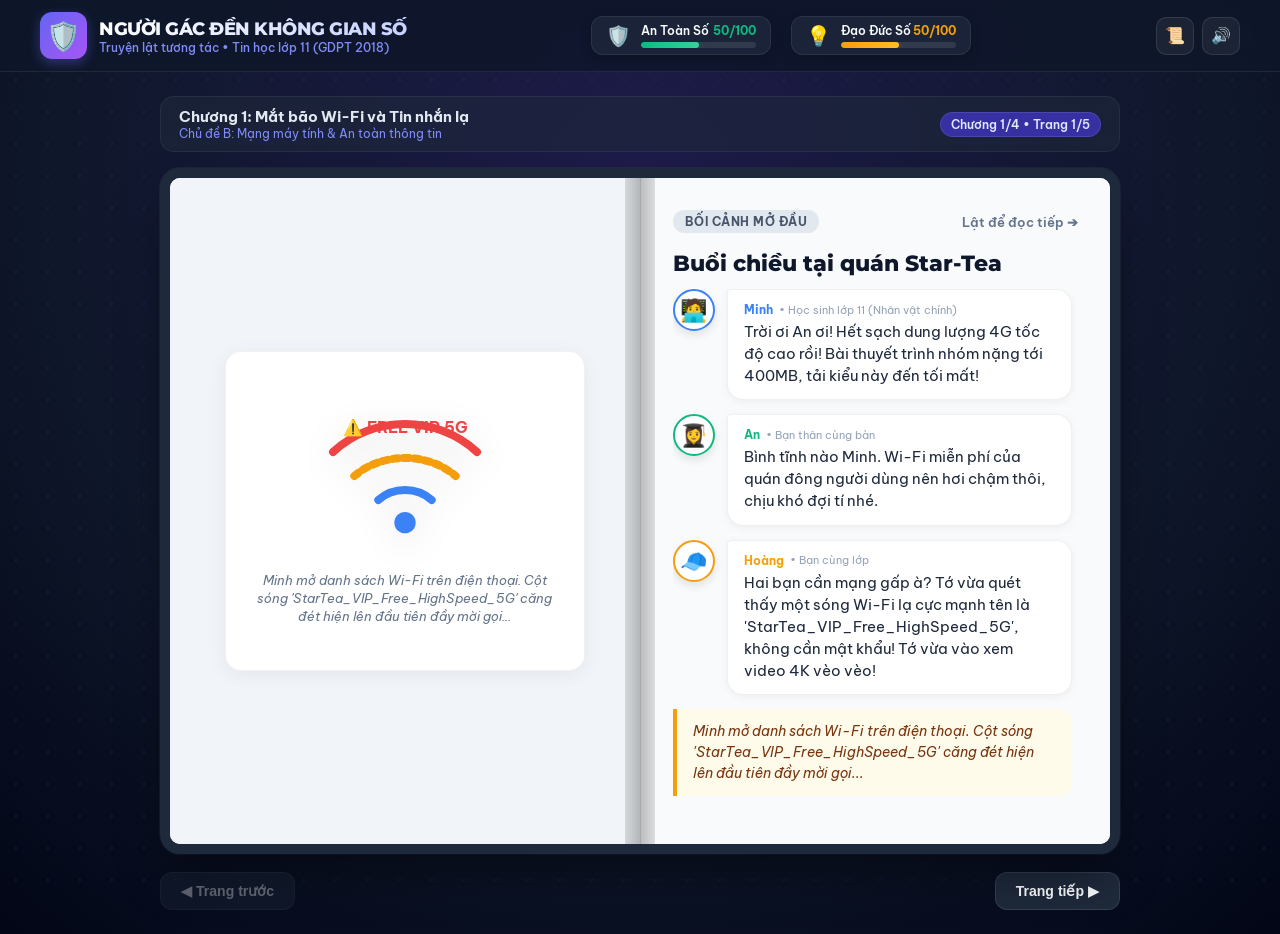
==== 05_Web_Truyen_Tuong_Tac/index.html @ 645efd99 "feat: hoàn thiện phân hoạch tài liệu, kịch bản truyện tương tác, web app lật sách và hệ thống prompt" ====
<!DOCTYPE html>
<html lang="vi">
<head>
    <meta charset="UTF-8">
    <meta name="viewport" content="width=device-width, initial-scale=1.0">
    <title>Người Gác Đền Không Gian Số - Truyện Tương Tác Lớp 11</title>
    <meta name="description" content="Trang web truyện lật tương tác phân nhánh giáo dục An toàn thông tin và Đạo đức số cho học sinh lớp 11 - Chương trình GDPT 2018.">
    <link rel="stylesheet" href="css/style.css">
    <!-- Favicon SVG -->
    <link rel="icon" href="data:image/svg+xml,<svg xmlns='http://www.w3.org/2000/svg' viewBox='0 0 100 100'><text y='.9em' font-size='90'>🛡️</text></svg>">
</head>
<body>

    <!-- ========================================================
         HEADER & THANH CHỈ SỐ KÉP THỜI GIAN THỰC
         ======================================================== -->
    <header class="app-header">
        <div class="header-container">
            <div class="brand">
                <span class="brand-icon">🛡️</span>
                <div class="brand-text">
                    <h1>NGƯỜI GÁC ĐỀN KHÔNG GIAN SỐ</h1>
                    <p>Truyện lật tương tác • Tin học lớp 11 (GDPT 2018)</p>
                </div>
            </div>

            <!-- Bảng theo dõi 2 chỉ số an toàn & đạo đức -->
            <div class="metrics-dashboard">
                <!-- Chỉ số An toàn thông tin (CSS) -->
                <div class="metric-card" title="Chỉ số phản ánh kỹ năng bảo mật, mật khẩu, 2FA và phòng vệ mạng">
                    <span class="metric-icon">🛡️</span>
                    <div class="metric-info">
                        <div class="metric-label-row">
                            <span>An Toàn Số</span>
                            <span class="metric-value safe-color" id="cssValue">50/100</span>
                        </div>
                        <div class="progress-track">
                            <div class="progress-fill safe-fill" id="cssProgress" style="width: 50%;"></div>
                        </div>
                    </div>
                </div>

                <!-- Chỉ số Đạo đức số & Khám phá (DES) -->
                <div class="metric-card" title="Chỉ số phản ánh tính liêm chính, tôn trọng bản quyền và ứng xử nhân văn">
                    <span class="metric-icon">💡</span>
                    <div class="metric-info">
                        <div class="metric-label-row">
                            <span>Đạo Đức Số</span>
                            <span class="metric-value explore-color" id="desValue">50/100</span>
                        </div>
                        <div class="progress-track">
                            <div class="progress-fill explore-fill" id="desProgress" style="width: 50%;"></div>
                        </div>
                    </div>
                </div>
            </div>

            <!-- Các nút tiện ích Header -->
            <div class="header-actions">
                <button class="btn-icon" id="btnLog" title="Xem nhật ký các quyết định của bạn">📜</button>
                <button class="btn-icon" id="btnSound" title="Bật/Tắt âm thanh hiệu ứng">🔊</button>
            </div>
        </div>
    </header>

    <!-- ========================================================
         KHUNG CHÍNH CUỐN SÁCH LẬT TƯƠNG TÁC
         ======================================================== -->
    <main class="book-viewport">
        <!-- Thanh điều hướng thông tin Chương & Trang -->
        <div class="chapter-nav-bar">
            <div class="current-chapter-info">
                <h2 id="chapterTitle">Chương 1: Mắt bão Wi-Fi và Tin nhắn lạ</h2>
                <p id="chapterTopic">Chủ đề B: Mạng máy tính & An toàn thông tin</p>
            </div>
            <div class="page-counter-badge" id="pageCounterBadge">
                Chương 1/4 • Trang 1/5
            </div>
        </div>

        <!-- Sân khấu lật sách 3D -->
        <div class="book-stage">
            <div class="book-wrapper" id="bookWrapper">
                <!-- Bóng gáy sách ở giữa -->
                <div class="book-spine-shadow"></div>

                <div class="page-spread">
                    <!-- TRANG TRÁI: HÌNH ẢNH MINH HỌA NGHỆ THUẬT -->
                    <div class="page-side page-left">
                        <div class="illustration-container">
                            <div class="illustration-svg-wrap" id="illustrationSlot">
                                <!-- SVG được render động từ book.js -->
                            </div>
                            <div class="illustration-caption" id="illustrationCaption">
                                Minh họa tình huống học đường
                            </div>
                        </div>
                    </div>

                    <!-- TRANG PHẢI: DIỄN BIẾN TRUYỆN, ĐIỂM RẼ & PHẢN TƯ -->
                    <div class="page-side page-right">
                        <div class="page-header-row">
                            <span class="page-badge" id="pageBadgeText">Bối cảnh mở đầu</span>
                            <span class="page-number-label">Lật để đọc tiếp ➔</span>
                        </div>

                        <h3 class="page-title" id="pageTitle">Buổi chiều tại quán Star-Tea</h3>

                        <!-- Khu vực cuộn hiển thị thoại nhân vật -->
                        <div class="story-scroll-area">
                            <div class="dialogue-stream" id="dialogueStream">
                                <!-- Lời thoại nhân vật render động -->
                            </div>

                            <!-- Lời dẫn tự sự -->
                            <div class="narration-box" id="narrationBox" style="display: none;">
                                <span id="narrationText"></span>
                            </div>

                            <!-- Khu vực Điểm rẽ tương tác (Hiển thị ở Trang 3) -->
                            <div id="decisionArea" style="display: none;">
                                <!-- Thẻ lựa chọn An toàn vs Khám phá -->
                            </div>

                            <!-- Khu vực Phản tư sư phạm (Hiển thị ở Trang 5 của Chương 1-3) -->
                            <div id="reflectionArea" style="display: none;">
                                <!-- Lời khuyên của CyberFox & Câu hỏi debriefing -->
                            </div>

                            <!-- Khu vực Màn hình Kết thúc (Hiển thị ở Trang 5 của Chương 4) -->
                            <div id="endingArea" style="display: none;">
                                <!-- Mở khóa 1 trong 4 Kết thúc đa chiều -->
                            </div>
                        </div>
                    </div>
                </div>
            </div>
        </div>

        <!-- Thanh điều khiển trang bên dưới cuốn sách -->
        <div class="bottom-controls-bar">
            <button class="btn-nav" id="btnPrev" title="Quay lại trang trước (Phím mũi tên Trái)">
                ◀ Trang trước
            </button>

            <!-- Nút Tua lại: Thử lựa chọn khác khi đang ở Trang hệ quả -->
            <button class="btn-nav btn-replay" id="btnReplay" style="display: none;" title="Thử nghiệm lựa chọn nhánh khác">
                🔄 Thử lựa chọn khác (Replay)
            </button>

            <button class="btn-nav" id="btnNext" title="Lật sang trang tiếp (Phím mũi tên Phải)">
                Trang tiếp ▶
            </button>
        </div>
    </main>

    <!-- ========================================================
         MODAL NHẬT KÝ QUYẾT ĐỊNH (DECISION LOG)
         ======================================================== -->
    <div class="modal-overlay" id="modalLog">
        <div class="modal-box">
            <div class="modal-header">
                <h3>📜 Nhật Ký Quyết Định Của Bạn</h3>
                <button class="btn-icon" id="btnCloseModal">✕</button>
            </div>
            <div class="modal-body" id="modalLogContent">
                <!-- Danh sách các mốc lựa chọn đã chọn -->
            </div>
        </div>
    </div>

    <!-- Nạp dữ liệu kịch bản và Engine tương tác -->
    <script src="js/story_data.js"></script>
    <script src="js/book.js"></script>
</body>
</html>
---- 05_Web_Truyen_Tuong_Tac/css/style.css ----
/* ========================================================
   GIAO DIỆN WEB TRUYỆN LẬT TƯƠNG TÁC
   NGƯỜI GÁC ĐỀN KHÔNG GIAN SỐ
   Học sinh lớp 11 - Chủ đề B & D môn Tin học GDPT 2018
   ======================================================== */

@import url('https://fonts.googleapis.com/css2?family=Be+Vietnam+Pro:ital,wght@0,300;0,400;0,500;0,600;0,700;0,800;1,400&family=Montserrat:wght@700;800;900&display=swap');

:root {
    --primary: #4f46e5;
    --primary-light: #818cf8;
    --primary-dark: #3730a3;
    --safe: #10b981;
    --safe-glow: rgba(16, 185, 129, 0.35);
    --risk: #f59e0b;
    --risk-danger: #ef4444;
    --risk-glow: rgba(245, 158, 11, 0.35);
    --bg-dark: #0f172a;
    --bg-card: #1e293b;
    --bg-page: #f8fafc;
    --bg-page-alt: #f1f5f9;
    --text-dark: #0f172a;
    --text-muted: #64748b;
    --text-light: #f8fafc;
    --book-shadow: 0 25px 50px -12px rgba(0, 0, 0, 0.5), 0 0 0 1px rgba(255, 255, 255, 0.05);
    --page-shadow: 0 10px 25px rgba(0, 0, 0, 0.08);
    --border-radius: 16px;
    --transition: all 0.35s cubic-bezier(0.4, 0, 0.2, 1);
}

* {
    box-sizing: border-box;
    margin: 0;
    padding: 0;
}

body {
    font-family: 'Be Vietnam Pro', -apple-system, BlinkMacSystemFont, sans-serif;
    background: radial-gradient(circle at 50% 20%, #1e1b4b 0%, #0f172a 60%, #020617 100%);
    color: var(--text-light);
    min-height: 100vh;
    display: flex;
    flex-direction: column;
    overflow-x: hidden;
    position: relative;
}

/* Hiệu ứng hạt bụi số mờ ảo phía nền */
body::before {
    content: '';
    position: fixed;
    top: 0;
    left: 0;
    width: 100%;
    height: 100%;
    background-image: radial-gradient(rgba(99, 102, 241, 0.15) 1px, transparent 1px);
    background-size: 32px 32px;
    pointer-events: none;
    z-index: 0;
}

/* ========================================================
   HEADER & THANH CHỈ SỐ KÉP
   ======================================================== */
header.app-header {
    position: sticky;
    top: 0;
    background: rgba(15, 23, 42, 0.85);
    backdrop-filter: blur(12px);
    border-bottom: 1px solid rgba(255, 255, 255, 0.08);
    z-index: 100;
    padding: 12px 24px;
}

.header-container {
    max-width: 1200px;
    margin: 0 auto;
    display: flex;
    align-items: center;
    justify-content: space-between;
    gap: 16px;
    flex-wrap: wrap;
}

.brand {
    display: flex;
    align-items: center;
    gap: 12px;
}

.brand-icon {
    font-size: 28px;
    background: linear-gradient(135deg, #6366f1, #a855f7);
    padding: 6px;
    border-radius: 12px;
    display: inline-flex;
    box-shadow: 0 4px 12px rgba(99, 102, 241, 0.4);
}

.brand-text h1 {
    font-family: 'Montserrat', sans-serif;
    font-size: 1.15rem;
    font-weight: 800;
    letter-spacing: -0.5px;
    background: linear-gradient(90deg, #ffffff, #c7d2fe);
    -webkit-background-clip: text;
    -webkit-text-fill-color: transparent;
}

.brand-text p {
    font-size: 0.75rem;
    color: var(--primary-light);
    font-weight: 500;
}

/* Khu vực hiển thị 2 thanh điểm số thời gian thực */
.metrics-dashboard {
    display: flex;
    align-items: center;
    gap: 20px;
}

.metric-card {
    background: rgba(30, 41, 59, 0.8);
    border: 1px solid rgba(255, 255, 255, 0.08);
    border-radius: 12px;
    padding: 6px 14px;
    display: flex;
    align-items: center;
    gap: 10px;
    min-width: 180px;
    box-shadow: 0 4px 12px rgba(0, 0, 0, 0.2);
}

.metric-icon {
    font-size: 20px;
}

.metric-info {
    flex: 1;
}

.metric-label-row {
    display: flex;
    justify-content: space-between;
    font-size: 0.75rem;
    font-weight: 600;
    margin-bottom: 4px;
}

.metric-value {
    font-weight: 700;
}

.safe-color { color: var(--safe); }
.explore-color { color: var(--risk); }

.progress-track {
    height: 6px;
    background: rgba(255, 255, 255, 0.1);
    border-radius: 999px;
    overflow: hidden;
    position: relative;
}

.progress-fill {
    height: 100%;
    border-radius: 999px;
    transition: width 0.6s cubic-bezier(0.34, 1.56, 0.64, 1);
}

.safe-fill {
    background: linear-gradient(90deg, #10b981, #34d399);
    box-shadow: 0 0 10px var(--safe-glow);
}

.explore-fill {
    background: linear-gradient(90deg, #f59e0b, #fbbf24);
    box-shadow: 0 0 10px var(--risk-glow);
}

.header-actions {
    display: flex;
    align-items: center;
    gap: 8px;
}

.btn-icon {
    background: rgba(255, 255, 255, 0.06);
    border: 1px solid rgba(255, 255, 255, 0.1);
    color: var(--text-light);
    width: 38px;
    height: 38px;
    border-radius: 10px;
    cursor: pointer;
    display: inline-flex;
    align-items: center;
    justify-content: center;
    font-size: 16px;
    transition: var(--transition);
}

.btn-icon:hover {
    background: rgba(255, 255, 255, 0.15);
    transform: translateY(-1px);
}

/* ========================================================
   MAIN CONTENT & KHUNG SÁCH LẬT 3D
   ======================================================== */
main.book-viewport {
    flex: 1;
    display: flex;
    flex-direction: column;
    align-items: center;
    justify-content: center;
    padding: 24px 16px;
    position: relative;
    z-index: 1;
}

/* Thanh tiến trình đọc toàn tập */
.chapter-nav-bar {
    max-width: 960px;
    width: 100%;
    margin-bottom: 16px;
    display: flex;
    align-items: center;
    justify-content: space-between;
    background: rgba(30, 41, 59, 0.6);
    border: 1px solid rgba(255, 255, 255, 0.06);
    padding: 10px 18px;
    border-radius: 14px;
}

.current-chapter-info h2 {
    font-size: 0.95rem;
    font-weight: 700;
    color: #e2e8f0;
}

.current-chapter-info p {
    font-size: 0.75rem;
    color: var(--primary-light);
}

.page-counter-badge {
    background: var(--primary-dark);
    color: #e0e7ff;
    padding: 4px 10px;
    border-radius: 20px;
    font-size: 0.75rem;
    font-weight: 600;
    border: 1px solid rgba(255, 255, 255, 0.1);
}

/* ========================================================
   CUỐN SÁCH LẬT 3D (FLIPBOOK STAGE)
   ======================================================== */
.book-stage {
    perspective: 2000px;
    max-width: 960px;
    width: 100%;
    min-height: 580px;
    display: flex;
    position: relative;
}

.book-wrapper {
    width: 100%;
    background: var(--bg-page);
    border-radius: 20px;
    box-shadow: var(--book-shadow);
    display: flex;
    overflow: hidden;
    position: relative;
    border: 10px solid #1e293b;
    transition: transform 0.6s cubic-bezier(0.2, 0.8, 0.2, 1);
}

/* Hiệu ứng gáy sách giữa 2 trang */
.book-spine-shadow {
    position: absolute;
    top: 0;
    bottom: 0;
    left: 50%;
    width: 30px;
    transform: translateX(-50%);
    background: linear-gradient(90deg, 
        rgba(0,0,0,0.12) 0%, 
        rgba(0,0,0,0.25) 50%, 
        rgba(0,0,0,0.12) 100%);
    pointer-events: none;
    z-index: 10;
}

/* Chia đôi 2 trang: Trang trái (Hình ảnh minh họa) & Trang phải (Nội dung / Quyết định) */
.page-spread {
    display: flex;
    width: 100%;
    min-height: 560px;
}

.page-side {
    flex: 1;
    padding: 32px;
    display: flex;
    flex-direction: column;
    position: relative;
    color: var(--text-dark);
}

.page-left {
    background: var(--bg-page-alt);
    border-right: 1px solid rgba(0, 0, 0, 0.08);
    justify-content: center;
    align-items: center;
}

.page-right {
    background: var(--bg-page);
    justify-content: space-between;
}

/* Header của từng trang */
.page-header-row {
    display: flex;
    align-items: center;
    justify-content: space-between;
    margin-bottom: 16px;
    width: 100%;
}

.page-badge {
    display: inline-block;
    padding: 4px 12px;
    border-radius: 999px;
    font-size: 0.72rem;
    font-weight: 700;
    text-transform: uppercase;
    letter-spacing: 0.5px;
    background: #e2e8f0;
    color: #475569;
}

.badge-safe {
    background: #d1fae5;
    color: #065f46;
}

.badge-explore {
    background: #fef3c7;
    color: #92400e;
}

.badge-reflection {
    background: #ede9fe;
    color: #5b21b6;
}

.page-number-label {
    font-size: 0.8rem;
    font-weight: 600;
    color: var(--text-muted);
}

.page-title {
    font-family: 'Montserrat', sans-serif;
    font-size: 1.35rem;
    font-weight: 800;
    color: #0f172a;
    line-height: 1.3;
    margin-bottom: 12px;
}

/* Khung hình ảnh minh họa vector sinh động ở trang trái */
.illustration-container {
    width: 100%;
    max-width: 360px;
    height: 320px;
    background: #ffffff;
    border-radius: 16px;
    box-shadow: 0 4px 20px rgba(0, 0, 0, 0.06);
    display: flex;
    flex-direction: column;
    align-items: center;
    justify-content: center;
    padding: 24px;
    text-align: center;
    border: 1px solid rgba(0, 0, 0, 0.05);
    position: relative;
    overflow: hidden;
}

.illustration-svg-wrap {
    width: 160px;
    height: 160px;
    margin-bottom: 16px;
    display: flex;
    align-items: center;
    justify-content: center;
}

.illustration-svg-wrap svg {
    width: 100%;
    height: 100%;
    filter: drop-shadow(0 8px 16px rgba(0, 0, 0, 0.1));
}

.illustration-caption {
    font-size: 0.8rem;
    color: var(--text-muted);
    font-style: italic;
    line-height: 1.4;
}

/* ========================================================
   HỘP THOẠI NHÂN VẬT & NỘI DUNG TỰ SỰ
   ======================================================== */
.story-scroll-area {
    flex: 1;
    overflow-y: auto;
    padding-right: 6px;
    margin-bottom: 16px;
}

.dialogue-stream {
    display: flex;
    flex-direction: column;
    gap: 14px;
}

.dialogue-item {
    display: flex;
    gap: 12px;
    align-items: flex-start;
}

.speaker-avatar {
    width: 42px;
    height: 42px;
    border-radius: 50%;
    background: #ffffff;
    box-shadow: 0 4px 10px rgba(0, 0, 0, 0.1);
    display: flex;
    align-items: center;
    justify-content: center;
    font-size: 22px;
    flex-shrink: 0;
    border: 2px solid transparent;
}

.dialogue-bubble {
    background: #ffffff;
    padding: 12px 16px;
    border-radius: 16px;
    border-top-left-radius: 4px;
    box-shadow: 0 2px 8px rgba(0, 0, 0, 0.05);
    flex: 1;
    position: relative;
    border: 1px solid rgba(0, 0, 0, 0.06);
}

.speaker-name {
    font-size: 0.78rem;
    font-weight: 700;
    margin-bottom: 4px;
    display: flex;
    align-items: center;
    gap: 6px;
}

.dialogue-text {
    font-size: 0.92rem;
    line-height: 1.5;
    color: #1e293b;
}

.narration-box {
    background: #fffbeb;
    border-left: 4px solid #f59e0b;
    padding: 12px 16px;
    border-radius: 0 12px 12px 0;
    font-size: 0.88rem;
    font-style: italic;
    color: #78350f;
    margin-top: 14px;
    line-height: 1.5;
}

/* ========================================================
   KHU VỰC ĐIỂM RẼ TƯƠNG TÁC (DECISION CARDS)
   ======================================================== */
.decision-container {
    display: flex;
    flex-direction: column;
    gap: 16px;
    margin: 12px 0;
}

.decision-prompt-title {
    font-size: 1rem;
    font-weight: 700;
    color: #0f172a;
    line-height: 1.4;
}

.decision-cards-grid {
    display: grid;
    grid-template-columns: 1fr;
    gap: 14px;
}

.decision-card {
    background: #ffffff;
    border: 2px solid #e2e8f0;
    border-radius: 16px;
    padding: 16px;
    cursor: pointer;
    transition: var(--transition);
    position: relative;
    text-align: left;
    display: flex;
    flex-direction: column;
    gap: 8px;
}

.decision-card:hover {
    transform: translateY(-3px);
    box-shadow: 0 10px 25px rgba(0, 0, 0, 0.1);
}

.card-safe {
    border-color: #a7f3d0;
}
.card-safe:hover {
    border-color: var(--safe);
    box-shadow: 0 10px 25px var(--safe-glow);
}

.card-explore {
    border-color: #fde68a;
}
.card-explore:hover {
    border-color: var(--risk);
    box-shadow: 0 10px 25px var(--risk-glow);
}

.card-tag {
    font-size: 0.75rem;
    font-weight: 800;
    text-transform: uppercase;
    letter-spacing: 0.5px;
    display: flex;
    align-items: center;
    gap: 6px;
}

.card-title {
    font-size: 0.95rem;
    font-weight: 700;
    color: #0f172a;
}

.card-desc {
    font-size: 0.82rem;
    color: var(--text-muted);
    line-height: 1.4;
}

.card-footer {
    display: flex;
    justify-content: space-between;
    align-items: center;
    margin-top: 6px;
    padding-top: 8px;
    border-top: 1px dashed #e2e8f0;
}

.score-badge-preview {
    font-size: 0.75rem;
    font-weight: 700;
    padding: 2px 8px;
    border-radius: 6px;
    background: #f1f5f9;
}

.btn-choose {
    background: var(--primary);
    color: #ffffff;
    border: none;
    padding: 6px 14px;
    border-radius: 8px;
    font-size: 0.78rem;
    font-weight: 700;
    cursor: pointer;
    transition: var(--transition);
}

.card-safe .btn-choose {
    background: var(--safe);
}
.card-explore .btn-choose {
    background: var(--risk);
}

/* ========================================================
   GÓC PHẢN TƯ VÀ CỐ VẤN CYBERFOX (REFLECTION STAGE)
   ======================================================== */
.reflection-box {
    background: #f5f3ff;
    border: 2px solid #ddd6fe;
    border-radius: 16px;
    padding: 18px;
    margin: 12px 0;
}

.reflection-title {
    font-size: 0.95rem;
    font-weight: 800;
    color: #5b21b6;
    margin-bottom: 10px;
    display: flex;
    align-items: center;
    gap: 8px;
}

.key-points-list {
    list-style: none;
    display: flex;
    flex-direction: column;
    gap: 8px;
    margin-bottom: 14px;
}

.key-points-list li {
    font-size: 0.85rem;
    line-height: 1.45;
    color: #334155;
    display: flex;
    gap: 8px;
}

.key-points-list li::before {
    content: "✓";
    color: #7c3aed;
    font-weight: 800;
}

.reflection-question-box {
    background: #ffffff;
    border-left: 4px solid #7c3aed;
    padding: 12px 14px;
    border-radius: 0 10px 10px 0;
    font-size: 0.88rem;
    font-weight: 600;
    color: #4c1d95;
    line-height: 1.45;
}

/* ========================================================
   MÀN HÌNH TỔNG KẾT & KẾT THÚC (FINAL ENDINGS)
   ======================================================== */
.ending-card-full {
    background: #ffffff;
    border-radius: 20px;
    padding: 28px;
    text-align: center;
    display: flex;
    flex-direction: column;
    align-items: center;
    gap: 16px;
    box-shadow: 0 10px 30px rgba(0, 0, 0, 0.1);
}

.ending-icon-badge {
    font-size: 64px;
    animation: bounce 1.5s infinite;
}

@keyframes bounce {
    0%, 100% { transform: translateY(0); }
    50% { transform: translateY(-10px); }
}

.ending-badge-tag {
    font-size: 0.85rem;
    font-weight: 800;
    padding: 4px 14px;
    border-radius: 999px;
    color: #ffffff;
    letter-spacing: 0.5px;
}

.ending-title {
    font-family: 'Montserrat', sans-serif;
    font-size: 1.5rem;
    font-weight: 900;
    color: #0f172a;
}

.ending-summary {
    font-size: 0.92rem;
    line-height: 1.6;
    color: #334155;
    max-width: 500px;
}

.ending-advice-box {
    background: #f8fafc;
    border: 1px dashed #cbd5e1;
    border-radius: 12px;
    padding: 12px 18px;
    font-size: 0.85rem;
    color: var(--text-muted);
    font-style: italic;
}

.final-scores-row {
    display: flex;
    gap: 20px;
    margin: 8px 0;
}

.final-score-pill {
    padding: 8px 16px;
    border-radius: 12px;
    font-weight: 700;
    font-size: 0.9rem;
    background: #f1f5f9;
}

/* ========================================================
   THANH ĐIỀU KHIỂN DƯỚI (PAGE CONTROLS BAR)
   ======================================================== */
.bottom-controls-bar {
    max-width: 960px;
    width: 100%;
    margin-top: 18px;
    display: flex;
    align-items: center;
    justify-content: space-between;
    gap: 12px;
}

.btn-nav {
    background: var(--bg-card);
    color: var(--text-light);
    border: 1px solid rgba(255, 255, 255, 0.1);
    padding: 10px 20px;
    border-radius: 12px;
    font-size: 0.88rem;
    font-weight: 700;
    cursor: pointer;
    display: inline-flex;
    align-items: center;
    gap: 8px;
    transition: var(--transition);
}

.btn-nav:hover:not(:disabled) {
    background: var(--primary);
    border-color: var(--primary-light);
    transform: translateY(-2px);
    box-shadow: 0 8px 20px rgba(79, 70, 229, 0.3);
}

.btn-nav:disabled {
    opacity: 0.35;
    cursor: not-allowed;
}

.btn-replay {
    background: rgba(245, 158, 11, 0.15);
    border: 1px solid #f59e0b;
    color: #fbbf24;
}

.btn-replay:hover {
    background: #f59e0b;
    color: #0f172a;
}

/* ========================================================
   MODAL NHẬT KÝ QUYẾT ĐỊNH (DECISION LOG MODAL)
   ======================================================== */
.modal-overlay {
    position: fixed;
    top: 0;
    left: 0;
    width: 100%;
    height: 100%;
    background: rgba(0, 0, 0, 0.7);
    backdrop-filter: blur(6px);
    display: none;
    align-items: center;
    justify-content: center;
    z-index: 1000;
    padding: 16px;
}

.modal-overlay.active {
    display: flex;
}

.modal-box {
    background: var(--bg-card);
    border: 1px solid rgba(255, 255, 255, 0.1);
    border-radius: 20px;
    max-width: 600px;
    width: 100%;
    max-height: 80vh;
    display: flex;
    flex-direction: column;
    overflow: hidden;
    box-shadow: 0 25px 50px rgba(0, 0, 0, 0.5);
}

.modal-header {
    padding: 18px 24px;
    border-bottom: 1px solid rgba(255, 255, 255, 0.08);
    display: flex;
    align-items: center;
    justify-content: space-between;
}

.modal-header h3 {
    font-size: 1.1rem;
    font-weight: 800;
    color: #ffffff;
}

.modal-body {
    padding: 24px;
    overflow-y: auto;
    display: flex;
    flex-direction: column;
    gap: 16px;
}

.log-item {
    background: rgba(15, 23, 42, 0.6);
    border: 1px solid rgba(255, 255, 255, 0.06);
    border-radius: 12px;
    padding: 14px;
}

.log-header {
    display: flex;
    justify-content: space-between;
    font-size: 0.8rem;
    font-weight: 700;
    margin-bottom: 6px;
    color: var(--primary-light);
}

.log-title {
    font-size: 0.92rem;
    font-weight: 600;
    color: #ffffff;
}

.log-scores {
    margin-top: 6px;
    font-size: 0.78rem;
}

/* ========================================================
   ANIMATION LẬT TRANG SÁCH 3D
   ======================================================== */
.book-flipping-next {
    animation: flipNextAnim 0.6s cubic-bezier(0.4, 0, 0.2, 1) forwards;
}

.book-flipping-prev {
    animation: flipPrevAnim 0.6s cubic-bezier(0.4, 0, 0.2, 1) forwards;
}

@keyframes flipNextAnim {
    0% { transform: rotateY(0deg); opacity: 1; }
    50% { transform: rotateY(-15deg) scale(0.98); opacity: 0.8; }
    100% { transform: rotateY(0deg); opacity: 1; }
}

@keyframes flipPrevAnim {
    0% { transform: rotateY(0deg); opacity: 1; }
    50% { transform: rotateY(15deg) scale(0.98); opacity: 0.8; }
    100% { transform: rotateY(0deg); opacity: 1; }
}

/* ========================================================
   RESPONSIVE DESIGN (TABLET & MOBILE)
   ======================================================== */
@media (max-width: 860px) {
    .page-spread {
        flex-direction: column;
    }

    .page-side {
        padding: 20px;
    }

    .page-left {
        min-height: 220px;
        border-right: none;
        border-bottom: 1px solid rgba(0, 0, 0, 0.08);
    }

    .illustration-container {
        height: 180px;
    }

    .illustration-svg-wrap {
        width: 100px;
        height: 100px;
        margin-bottom: 8px;
    }

    .book-spine-shadow {
        display: none;
    }

    .metrics-dashboard {
        width: 100%;
        justify-content: space-between;
    }

    .metric-card {
        min-width: 140px;
        padding: 6px 10px;
    }
}
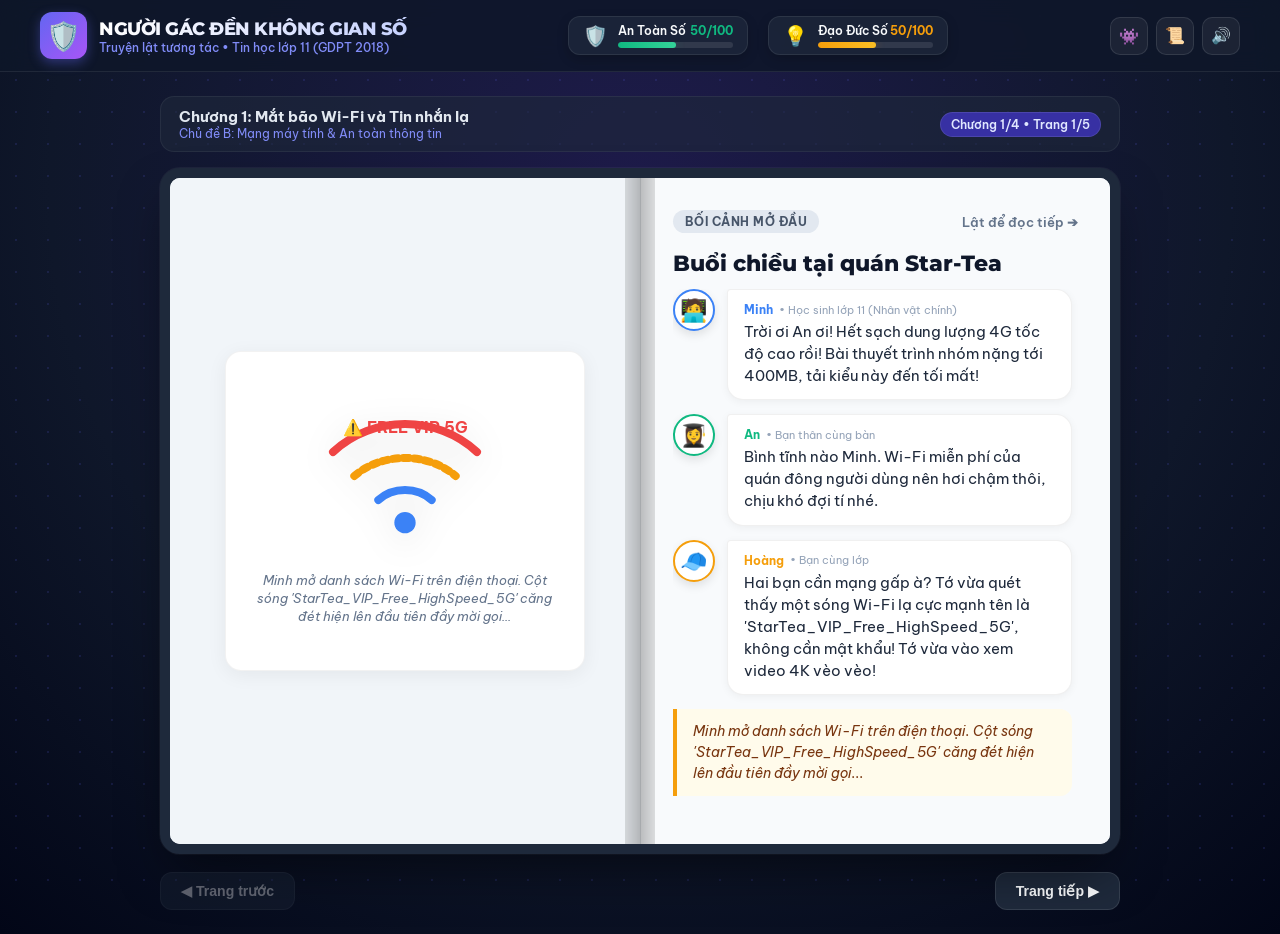
==== commit 1939d2d7: "feat(storybook): tích hợp giao diện trình chiếu truyện Pixel Art 16-bit và dữ liệu 28 trang Storyboo" ====
--- a/05_Web_Truyen_Tuong_Tac/index.html
+++ b/05_Web_Truyen_Tuong_Tac/index.html
@@ -57,6 +57,7 @@
 
             <!-- Các nút tiện ích Header -->
             <div class="header-actions">
+                <a href="pixel_art.html" class="btn-icon" title="Chuyển sang Chế độ Pixel Art 16-Bit" style="text-decoration: none;">👾</a>
                 <button class="btn-icon" id="btnLog" title="Xem nhật ký các quyết định của bạn">📜</button>
                 <button class="btn-icon" id="btnSound" title="Bật/Tắt âm thanh hiệu ứng">🔊</button>
             </div>
